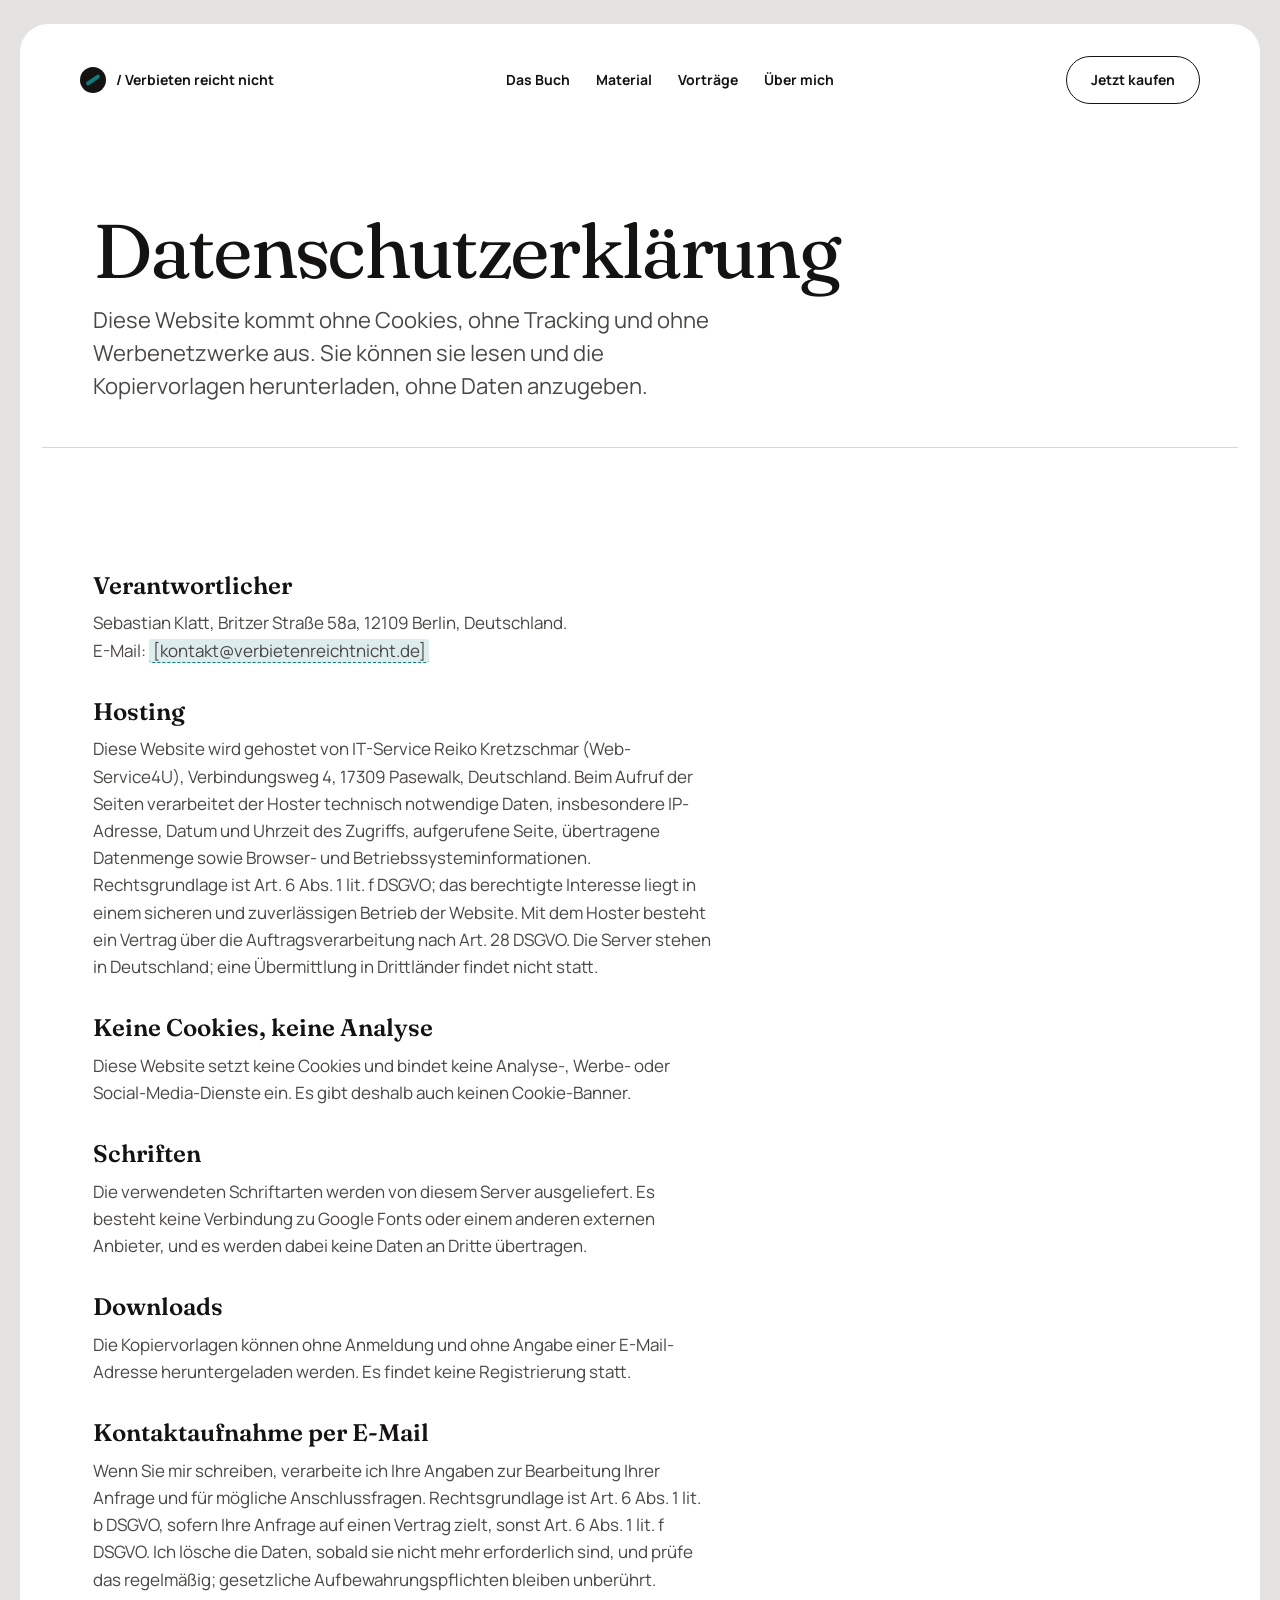
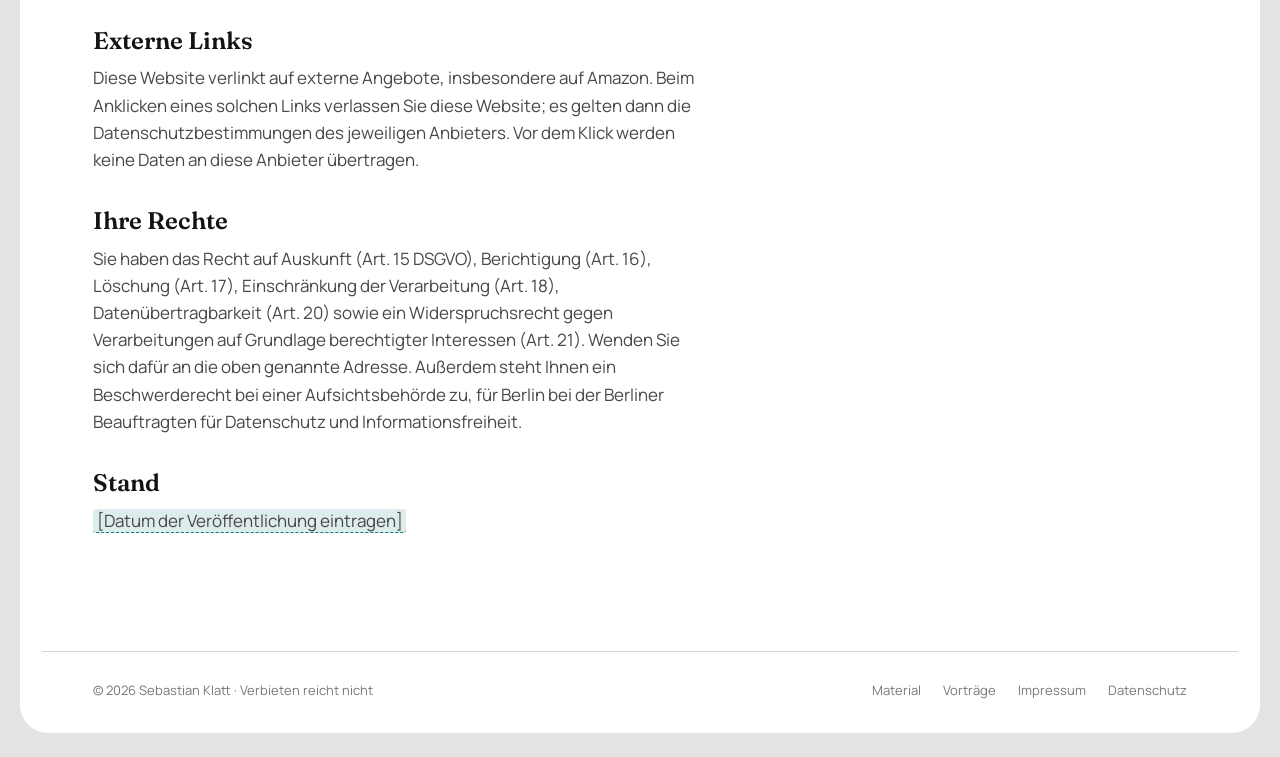
==== site/datenschutz/index.html @ df5d8cc0 "Website verbietenreichtnicht.de mit automatischer Veroeffentlichung Statische Seite (sechs Unterseit" ====
<!doctype html>
<html lang="de">
<head>
<meta charset="utf-8">
<meta name="viewport" content="width=device-width,initial-scale=1,viewport-fit=cover">
<title>Datenschutzerklärung | Verbieten reicht nicht</title>
<meta name="description" content="Diese Website kommt ohne Cookies, ohne Tracking und ohne externe Schriften aus.">
<link rel="canonical" href="https://verbietenreichtnicht.de/datenschutz/">
<meta property="og:type" content="website">
<meta property="og:site_name" content="Verbieten reicht nicht">
<meta property="og:locale" content="de_DE">
<meta property="og:title" content="Datenschutzerklärung | Verbieten reicht nicht">
<meta property="og:description" content="Diese Website kommt ohne Cookies, ohne Tracking und ohne externe Schriften aus.">
<meta property="og:url" content="https://verbietenreichtnicht.de/datenschutz/">
<meta property="og:image" content="https://verbietenreichtnicht.de/assets/img/vorschau.jpg">
<meta property="og:image:width" content="1200">
<meta property="og:image:height" content="630">
<meta name="twitter:card" content="summary_large_image">
<link rel="stylesheet" href="../assets/css/site.css">
<link rel="preload" href="../assets/fonts/fraunces-latin-600-normal.woff2" as="font" type="font/woff2" crossorigin>
<link rel="preload" href="../assets/fonts/manrope-latin-400-normal.woff2" as="font" type="font/woff2" crossorigin>
</head>
<body>
<a class="skip" href="#inhalt">Zum Inhalt springen</a>
<div class="sheet">
  <nav class="main" aria-label="Hauptnavigation">
    <a class="brand" href="/"><span class="mark" aria-hidden="true"></span>/ Verbieten reicht nicht</a>
    <div class="links"><a href="/">Das Buch</a><a href="/material/">Material</a><a href="/vortraege/">Vorträge</a><a href="/ueber-mich/">Über mich</a></div>
    <div class="nav-cta">
      <a class="btn btn-ghost" href="/#kaufen">Jetzt kaufen</a>
    </div>
  </nav>
<main id="inhalt">

  <header class="pagehead">
    <h1>Datenschutzerklärung</h1>
    <p class="lead">Diese Website kommt ohne Cookies, ohne Tracking und ohne Werbenetzwerke aus.
    Sie können sie lesen und die Kopiervorlagen herunterladen, ohne Daten anzugeben.</p>
  </header>
  <section class="s">
    <div class="prose">
      <h3>Verantwortlicher</h3>
      <p>Sebastian Klatt, Britzer Straße 58a, 12109 Berlin, Deutschland.<br>
      E-Mail: <span class="ph">[kontakt@verbietenreichtnicht.de]</span></p>

      <h3>Hosting</h3>
      <p>Diese Website wird gehostet von IT-Service Reiko Kretzschmar (Web-Service4U),
      Verbindungsweg 4, 17309 Pasewalk, Deutschland. Beim Aufruf der Seiten verarbeitet der
      Hoster technisch notwendige Daten, insbesondere IP-Adresse, Datum und Uhrzeit des
      Zugriffs, aufgerufene Seite, übertragene Datenmenge sowie Browser- und
      Betriebssysteminformationen. Rechtsgrundlage ist Art. 6 Abs. 1 lit. f DSGVO; das
      berechtigte Interesse liegt in einem sicheren und zuverlässigen Betrieb der Website.
      Mit dem Hoster besteht ein Vertrag über die Auftragsverarbeitung nach Art. 28 DSGVO.
      Die Server stehen in Deutschland; eine Übermittlung in Drittländer findet nicht statt.</p>

      <h3>Keine Cookies, keine Analyse</h3>
      <p>Diese Website setzt keine Cookies und bindet keine Analyse-, Werbe- oder
      Social-Media-Dienste ein. Es gibt deshalb auch keinen Cookie-Banner.</p>

      <h3>Schriften</h3>
      <p>Die verwendeten Schriftarten werden von diesem Server ausgeliefert. Es besteht keine
      Verbindung zu Google Fonts oder einem anderen externen Anbieter, und es werden dabei keine
      Daten an Dritte übertragen.</p>

      <h3>Downloads</h3>
      <p>Die Kopiervorlagen können ohne Anmeldung und ohne Angabe einer E-Mail-Adresse
      heruntergeladen werden. Es findet keine Registrierung statt.</p>

      <h3>Kontaktaufnahme per E-Mail</h3>
      <p>Wenn Sie mir schreiben, verarbeite ich Ihre Angaben zur Bearbeitung Ihrer Anfrage und
      für mögliche Anschlussfragen. Rechtsgrundlage ist Art. 6 Abs. 1 lit. b DSGVO, sofern Ihre
      Anfrage auf einen Vertrag zielt, sonst Art. 6 Abs. 1 lit. f DSGVO. Ich lösche die Daten,
      sobald sie nicht mehr erforderlich sind, und prüfe das regelmäßig; gesetzliche
      Aufbewahrungspflichten bleiben unberührt.</p>

      <h3>Externe Links</h3>
      <p>Diese Website verlinkt auf externe Angebote, insbesondere auf Amazon. Beim Anklicken
      eines solchen Links verlassen Sie diese Website; es gelten dann die
      Datenschutzbestimmungen des jeweiligen Anbieters. Vor dem Klick werden keine Daten an
      diese Anbieter übertragen.</p>

      <h3>Ihre Rechte</h3>
      <p>Sie haben das Recht auf Auskunft (Art. 15 DSGVO), Berichtigung (Art. 16), Löschung
      (Art. 17), Einschränkung der Verarbeitung (Art. 18), Datenübertragbarkeit (Art. 20) sowie
      ein Widerspruchsrecht gegen Verarbeitungen auf Grundlage berechtigter Interessen
      (Art. 21). Wenden Sie sich dafür an die oben genannte Adresse. Außerdem steht Ihnen ein
      Beschwerderecht bei einer Aufsichtsbehörde zu, für Berlin bei der Berliner Beauftragten
      für Datenschutz und Informationsfreiheit.</p>

      <h3>Stand</h3>
      <p><span class="ph">[Datum der Veröffentlichung eintragen]</span></p>
    </div>
  </section>

</main>
  <footer class="main">
    <span>© 2026 Sebastian Klatt · Verbieten reicht nicht</span>
    <nav aria-label="Rechtliches">
      <a href="/material/">Material</a>
      <a href="/vortraege/">Vorträge</a>
      <a href="/impressum/">Impressum</a>
      <a href="/datenschutz/">Datenschutz</a>
    </nav>
  </footer>
</div>
</body>
</html>
---- site/assets/css/site.css ----
/* Verbieten reicht nicht — Website
   Schriften lokal eingebunden (kein Google-CDN, DSGVO) */

@font-face{font-family:Fraunces;src:url(../fonts/fraunces-latin-400-normal.woff2) format("woff2");font-weight:400;font-display:swap;font-style:normal}
@font-face{font-family:Fraunces;src:url(../fonts/fraunces-latin-600-normal.woff2) format("woff2");font-weight:600;font-display:swap;font-style:normal}
@font-face{font-family:Manrope;src:url(../fonts/manrope-latin-400-normal.woff2) format("woff2");font-weight:400;font-display:swap;font-style:normal}
@font-face{font-family:Manrope;src:url(../fonts/manrope-latin-700-normal.woff2) format("woff2");font-weight:600 800;font-display:swap;font-style:normal}

:root{
  --canvas:#e4e3e1; --sheet:#fff; --hero-top:#a9a8a6; --hero-bot:#efeeec;
  --ink:#141312; --ink-soft:#4a4744; --muted:#7b7773; --line:#d9d6d2;
  --accent:#0E7C7B; --accent-ink:#fff; --chip:#fff; --glass:rgba(255,255,255,.55);
  --display:Fraunces,Georgia,"Times New Roman",serif;
  --body:Manrope,"Helvetica Neue",Arial,sans-serif;
  --r-lg:28px; --r-md:18px;
  color-scheme:light;
}
@media (prefers-color-scheme:dark){:root{
  --canvas:#0f0f10; --sheet:#18181a; --hero-top:#2c2b2a; --hero-bot:#1d1d1f;
  --ink:#f2efea; --ink-soft:#c4bfb8; --muted:#8f8a84; --line:#34322f;
  --accent:#19a3a1; --chip:#26262a; --glass:rgba(40,40,44,.6); color-scheme:dark}}

*{box-sizing:border-box}
body{margin:0;background:var(--canvas);color:var(--ink);font-family:var(--body);font-size:16px;line-height:1.6;
  padding-left:max(16px,env(safe-area-inset-left,0px));padding-right:max(16px,env(safe-area-inset-right,0px));padding-block:24px}
img{max-width:100%}
a{color:inherit}
:focus-visible{outline:2px solid var(--accent);outline-offset:3px;border-radius:6px}
.sheet{max-width:1240px;margin:0 auto;background:var(--sheet);border-radius:var(--r-lg);padding:clamp(14px,2vw,22px)}
.ph{background:color-mix(in srgb,var(--accent) 14%,transparent);border-bottom:1px dashed var(--accent);padding:0 .2em;border-radius:3px}
.skip{position:absolute;left:-9999px}
.skip:focus{position:static;display:inline-block;margin:8px;padding:8px 14px;background:var(--ink);color:var(--sheet);border-radius:999px}

/* Navigation */
nav.main{display:flex;align-items:center;gap:24px;padding:10px clamp(8px,3vw,48px) 22px;flex-wrap:wrap}
.brand{display:flex;align-items:center;gap:10px;font-weight:700;font-size:14px;text-decoration:none}
.mark{width:26px;height:26px;border-radius:50%;background:var(--ink);position:relative;flex:none}
.mark::after{content:"";position:absolute;left:5px;right:5px;top:11px;height:4px;background:var(--accent);transform:rotate(-35deg);border-radius:2px}
.links{display:flex;gap:26px;margin:0 auto;font-size:14px;font-weight:600;flex-wrap:wrap}
.links a{text-decoration:none}
.links a:hover,.links a[aria-current=page]{color:var(--accent)}
.nav-cta{display:flex;align-items:center;gap:16px;font-size:14px;font-weight:600}
.btn{display:inline-flex;align-items:center;gap:6px;border-radius:999px;font-weight:700;font-size:14px;text-decoration:none;padding:12px 24px;border:1.5px solid var(--ink);transition:transform .15s,background .15s,color .15s;cursor:pointer;font-family:inherit}
.btn:hover{transform:translateY(-1px)}
.btn small{font-weight:500;opacity:.8;font-size:13px}
.btn-dark{background:var(--ink);color:var(--sheet)}
.btn-ghost{background:transparent;color:var(--ink)}
.btn-accent{background:var(--accent);border-color:var(--accent);color:var(--accent-ink)}

/* Hero (Startseite) */
.hero{border-radius:var(--r-lg);background:linear-gradient(180deg,var(--hero-top),var(--hero-bot) 88%);
  padding:clamp(28px,6vw,80px) clamp(20px,5vw,72px);display:grid;grid-template-columns:1.1fr 1fr;gap:40px;align-items:center}
.hero>*{min-width:0}
.badge{display:flex;align-items:center;gap:14px}
.badge .q{width:46px;height:46px;border-radius:50%;background:var(--ink);color:var(--sheet);display:grid;place-items:center;font-family:var(--display);font-size:30px;line-height:1;padding-top:12px;flex:none}
.badge b{display:block;font-family:var(--display);font-size:20px;font-weight:600;line-height:1.2}
.badge span{font-size:14px;color:var(--ink-soft)}
.badge a{font-weight:700}
h1{font-family:var(--display);font-weight:400;font-size:clamp(52px,8.2vw,112px);line-height:.92;letter-spacing:-.035em;margin:34px 0 10px;text-wrap:balance}
h1 .strike{position:relative;display:inline-block}
h1 .strike::after{content:"";position:absolute;left:-2%;right:-2%;top:54%;height:.075em;background:var(--accent);transform:rotate(-3deg);border-radius:4px;animation:strike .9s .3s cubic-bezier(.6,0,.2,1) both;transform-origin:left}
@keyframes strike{from{transform:rotate(-3deg) scaleX(0)}to{transform:rotate(-3deg) scaleX(1)}}
.subtitle{font-family:var(--display);font-size:clamp(20px,2.4vw,30px);font-weight:600;color:var(--accent);margin:0 0 30px;letter-spacing:-.01em}
.lede{border-top:1px solid color-mix(in srgb,var(--ink) 18%,transparent);border-bottom:1px solid color-mix(in srgb,var(--ink) 18%,transparent);padding:24px 0}
.lede p{font-size:clamp(18px,1.8vw,22px);line-height:1.5;margin:0 0 20px;max-width:36ch;color:var(--ink)}
.meta{display:flex;gap:18px;align-items:center;font-size:14px;color:var(--ink-soft);flex-wrap:wrap}
.meta b{color:var(--ink)}
.hero-ctas{display:flex;gap:26px;align-items:center;margin-top:30px;flex-wrap:wrap}
.textlink{font-weight:700;font-size:14px;text-underline-offset:4px}

.stage{position:relative;min-height:560px}
.block{position:absolute;left:14%;top:0;bottom:0;width:58%;background:var(--accent);border-radius:34px;overflow:hidden}
.block::before{content:"";position:absolute;inset:auto -30% -40% -30%;height:70%;background:radial-gradient(closest-side,rgba(255,255,255,.28),transparent)}
.book{position:absolute;left:30%;top:5%;width:min(232px,42%);transform:perspective(1200px) rotateY(-16deg) rotateZ(-2deg);
  border-radius:3px 9px 9px 3px;box-shadow:-24px 34px 60px rgba(0,0,0,.35);transition:transform .5s}
.book:hover{transform:perspective(1200px) rotateY(-6deg) rotateZ(-1deg)}
.book img{display:block;width:100%;height:auto;border-radius:3px 9px 9px 3px}
.book::before{content:"";position:absolute;left:0;top:0;bottom:0;width:6%;background:linear-gradient(90deg,rgba(255,255,255,.22),rgba(0,0,0,.28));border-radius:3px 0 0 3px;z-index:2}
.chip{position:absolute;display:flex;align-items:center;gap:10px;background:var(--chip);color:var(--ink);border-radius:999px;padding:11px 20px 11px 12px;font-size:14px;font-weight:600;box-shadow:0 12px 30px rgba(0,0,0,.12);white-space:nowrap}
.chip i{width:24px;height:24px;border-radius:7px;display:grid;place-items:center;flex:none}
.chip i svg{width:13px;height:13px}
.c1{left:-7%;top:56%}.c1 i{background:var(--accent);color:#fff}
.c2{left:-11%;top:68%}.c2 i{background:var(--ink);color:var(--sheet)}
.glass{position:absolute;background:var(--glass);backdrop-filter:blur(14px);-webkit-backdrop-filter:blur(14px);border:1px solid rgba(255,255,255,.35);border-radius:22px;padding:20px 22px;color:var(--ink)}
.stat{right:0;top:3%;width:200px}
.stat .k{font-size:11px;letter-spacing:.12em;text-transform:uppercase;font-weight:700}
.stat .v{font-family:var(--display);font-size:52px;font-weight:600;line-height:1;margin:14px 0 6px;letter-spacing:-.02em}
.stat .d{font-size:14px;color:var(--ink-soft);line-height:1.35}
.price{right:-2%;bottom:4%;width:min(290px,70%);display:grid;gap:10px}
.price .fmt{font-size:13px;color:var(--ink-soft)}
.price .p{font-family:var(--display);font-size:32px;font-weight:600;line-height:1;font-variant-numeric:tabular-nums}
.price .btn{justify-content:center;padding:11px 18px}

.facts{display:flex;align-items:center;justify-content:space-between;gap:20px 36px;flex-wrap:wrap;padding:30px clamp(8px,4vw,64px) 20px}
.facts .lbl{font-size:12px;letter-spacing:.14em;text-transform:uppercase;color:var(--muted);font-weight:700}
.facts .f{font-family:var(--display);font-size:clamp(17px,2vw,23px);font-weight:600;color:var(--ink-soft)}

/* Seitenkopf der Unterseiten */
.pagehead{padding:clamp(34px,6vw,76px) clamp(8px,4vw,64px) clamp(26px,4vw,44px)}
.pagehead h1{font-size:clamp(40px,6vw,76px);margin:14px 0 18px}
.pagehead .lead{font-size:clamp(18px,2vw,22px);line-height:1.5;color:var(--ink-soft);max-width:48ch;margin:0}

section.s{padding:clamp(48px,7vw,100px) clamp(8px,4vw,64px);border-top:1px solid var(--line)}
.eyebrow{font-size:12px;letter-spacing:.16em;text-transform:uppercase;font-weight:800;color:var(--accent);margin:0 0 16px}
h2{font-family:var(--display);font-weight:400;font-size:clamp(34px,4.8vw,60px);line-height:1.02;letter-spacing:-.025em;margin:0 0 24px;text-wrap:balance;max-width:17ch}
h3{font-family:var(--display);font-weight:600;font-size:24px;line-height:1.15;margin:0 0 10px}
.split{display:grid;grid-template-columns:1fr 1fr;gap:clamp(28px,6vw,90px);align-items:start}
.split>*{min-width:0}
.prose p{margin:0 0 18px;max-width:62ch;color:var(--ink-soft);font-size:17px}
.prose p.big{color:var(--ink);font-size:20px;line-height:1.5}
.prose ul{margin:0 0 18px;padding-left:1.2em;color:var(--ink-soft);font-size:17px;max-width:62ch}
.prose li{margin-bottom:8px}
.prose h3{margin-top:34px}

.theses{display:grid;grid-template-columns:repeat(3,1fr);gap:20px;margin-top:56px}
.thesis{border-top:2px solid var(--ink);padding-top:20px}
.thesis p{margin:0;color:var(--ink-soft);font-size:15px}

.learn{list-style:none;padding:0;margin:0;display:grid}
.learn li{display:grid;grid-template-columns:auto 1fr;gap:18px;padding:22px 0;border-bottom:1px solid var(--line)}
.learn li:first-child{border-top:1px solid var(--line)}
.learn .x{width:34px;height:34px;border-radius:50%;background:var(--accent);color:#fff;display:grid;place-items:center;flex:none}
.learn .x svg{width:15px;height:15px}
.learn b{display:block;font-size:17px}
.learn span{color:var(--ink-soft);font-size:15px}

.excerpt{background:var(--ink);color:#f2efea;border-radius:var(--r-lg);padding:clamp(36px,7vw,96px);position:relative;overflow:hidden}
.excerpt::before{content:"\201E";position:absolute;right:4%;top:-18%;font-family:var(--display);font-size:clamp(220px,30vw,420px);color:var(--accent);line-height:1;opacity:.9}
.excerpt blockquote{margin:0;font-family:var(--display);font-size:clamp(24px,3.1vw,40px);line-height:1.22;letter-spacing:-.015em;max-width:26ch;position:relative}
.excerpt figcaption{margin-top:28px;font-size:14px;opacity:.7;position:relative}
.excerpt .acts{display:flex;gap:14px;flex-wrap:wrap;margin-top:30px;position:relative}
.excerpt .btn{border-color:#f2efea;color:#f2efea}

.quotes{display:grid;grid-template-columns:repeat(2,1fr);gap:24px;margin-top:40px}
.quote{border-left:3px solid var(--accent);padding:4px 0 4px 22px}
.quote p{font-family:var(--display);font-size:21px;line-height:1.3;margin:0 0 10px}
.quote cite{font-style:normal;font-size:13px;color:var(--muted)}

.cards{display:grid;grid-template-columns:repeat(3,1fr);gap:18px;margin-top:40px}
.card{border:1px solid var(--line);border-radius:var(--r-md);padding:28px;display:flex;flex-direction:column;gap:12px}
.card.main{border:1.5px solid var(--ink);background:color-mix(in srgb,var(--accent) 7%,var(--sheet))}
.card h3{margin:0}
.card p{margin:0;font-size:15px;color:var(--ink-soft)}
.card .p{font-family:var(--display);font-size:40px;font-weight:600;line-height:1;font-variant-numeric:tabular-nums}
.card .acts{display:flex;flex-direction:column;gap:8px;margin-top:auto}
.card .btn{justify-content:center}
.card .note{font-size:13px;color:var(--muted)}
.card .kicker{font-size:15px;letter-spacing:.08em;text-transform:uppercase;font-weight:700;margin:0;font-family:var(--body)}

.author{display:grid;grid-template-columns:280px 1fr;gap:clamp(28px,5vw,64px);align-items:start}
.author>*{min-width:0}
.portrait{aspect-ratio:4/5;width:100%;height:auto;border-radius:var(--r-lg);object-fit:cover;display:block;background:var(--hero-bot)}

.contact{display:flex;justify-content:space-between;align-items:center;gap:28px;flex-wrap:wrap;background:linear-gradient(120deg,var(--hero-bot),color-mix(in srgb,var(--accent) 18%,var(--hero-bot)));border-radius:var(--r-lg);padding:clamp(28px,5vw,56px)}
.contact h2{margin:0 0 8px;font-size:clamp(28px,3.4vw,42px)}
.contact p{margin:0;color:var(--ink-soft);max-width:46ch}
.mail{display:flex;gap:10px;align-items:center;flex-wrap:wrap}
.mail code{font-family:var(--body);font-weight:700;background:var(--sheet);padding:12px 18px;border-radius:999px;user-select:all}

footer.main{display:flex;justify-content:space-between;gap:16px;flex-wrap:wrap;padding:28px clamp(8px,4vw,64px) 10px;font-size:13px;color:var(--muted);border-top:1px solid var(--line);margin-top:10px}
footer.main nav{display:flex;gap:22px;flex-wrap:wrap}
footer.main a{text-decoration:none}
footer.main a:hover{color:var(--accent)}

@media (max-width:980px){
  .hero{grid-template-columns:1fr}
  .stage{min-height:520px;max-width:560px;width:100%;margin:0 auto}
  .links{display:none}
  .nav-cta{margin-left:auto}
}
@media (max-width:760px){
  .split,.author,.quotes{grid-template-columns:1fr}
  .theses,.cards{grid-template-columns:1fr}
  .portrait{max-width:260px}
}
@media (max-width:520px){
  .stage{min-height:600px}
  .block{left:6%;width:72%;bottom:150px}
  .book{left:20%;top:5%;width:54%}
  .c1{left:0;top:50%}.c2{left:0;top:59%}
  .stat{width:152px;padding:14px 16px;top:1%}
  .stat .v{font-size:36px}
  .price{right:0;left:0;width:auto;bottom:0}
  .chip{font-size:13px;padding:9px 14px 9px 10px}
}
@media (prefers-reduced-motion:reduce){*{animation:none!important;transition:none!important}}
@media print{body{background:#fff}.sheet{max-width:none}nav.main,.hero-ctas,.btn{display:none}}
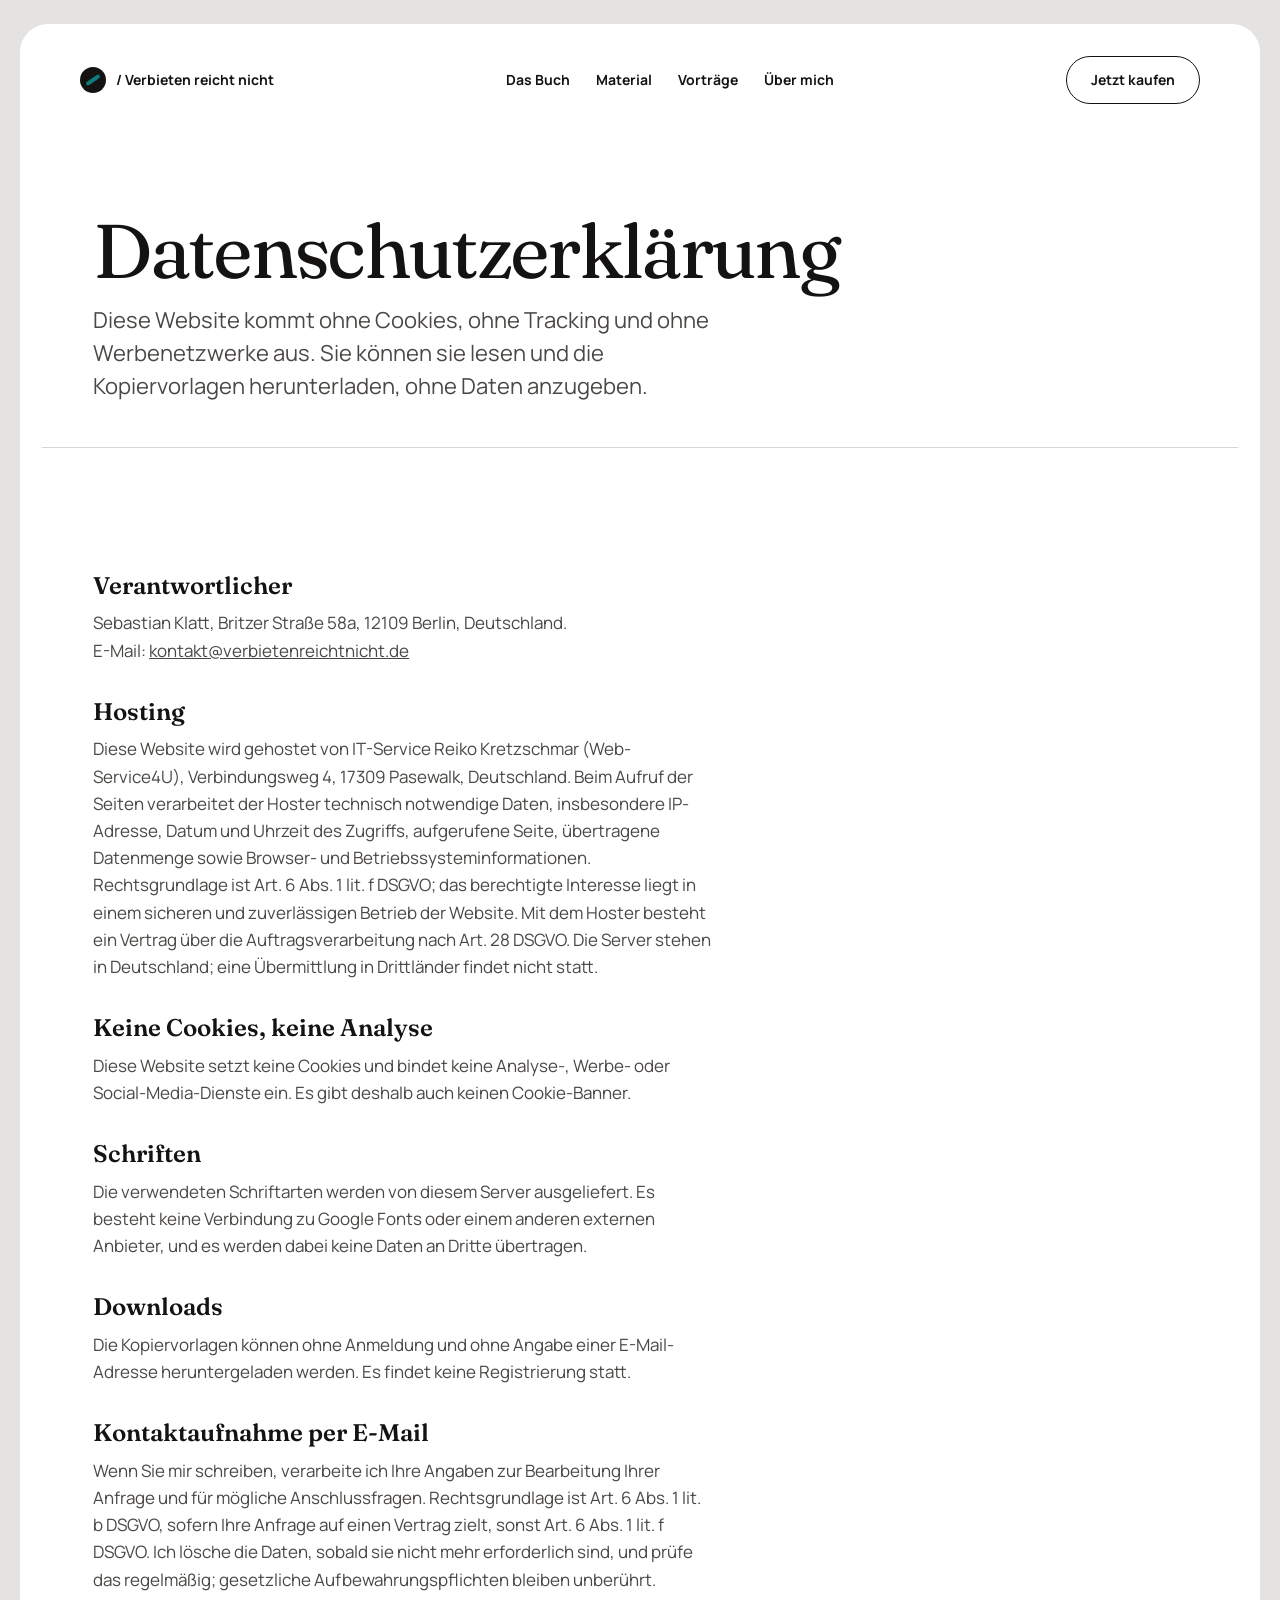
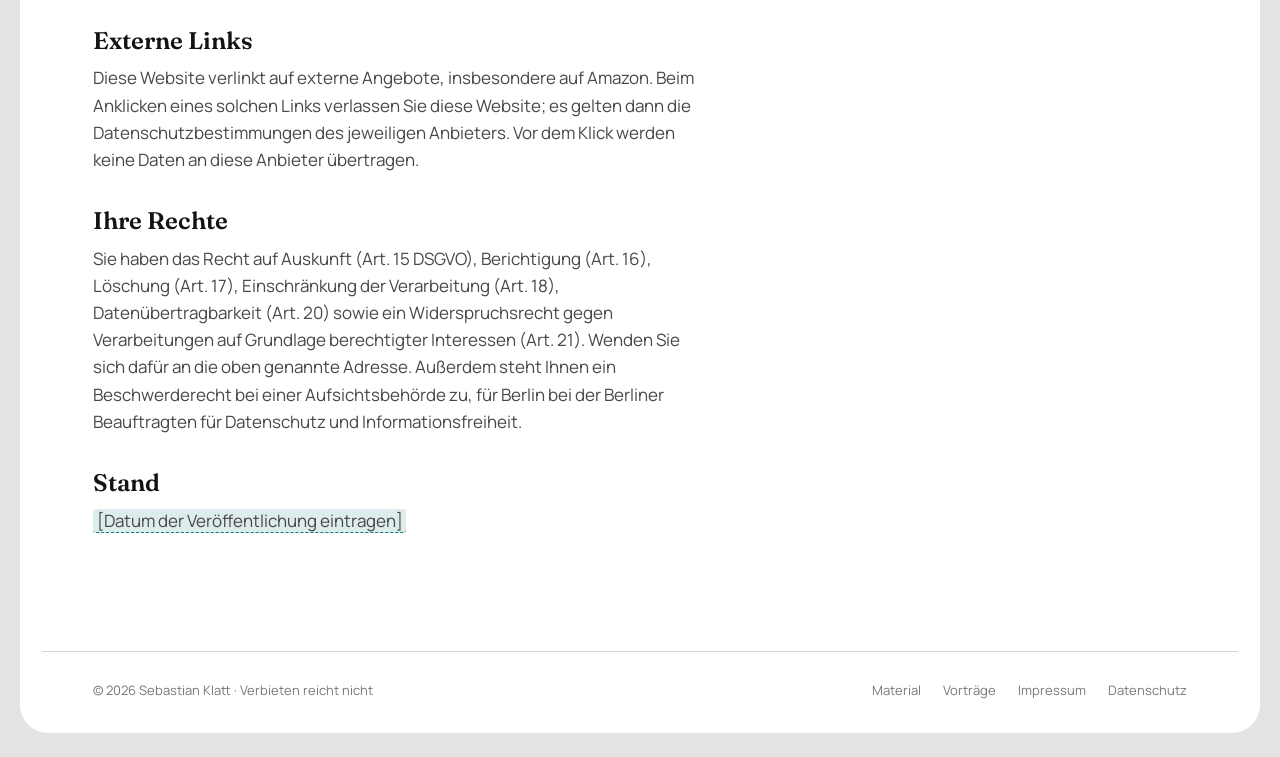
==== commit fc7143d4: "Kontaktadresse eintragen kontakt@verbietenreichtnicht.de ersetzt den Platzhalter, als anklickbarer m" ====
--- a/site/datenschutz/index.html
+++ b/site/datenschutz/index.html
@@ -41,7 +41,7 @@
     <div class="prose">
       <h3>Verantwortlicher</h3>
       <p>Sebastian Klatt, Britzer Straße 58a, 12109 Berlin, Deutschland.<br>
-      E-Mail: <span class="ph">[kontakt@verbietenreichtnicht.de]</span></p>
+      E-Mail: <a href="mailto:kontakt@verbietenreichtnicht.de">kontakt@verbietenreichtnicht.de</a></p>
 
       <h3>Hosting</h3>
       <p>Diese Website wird gehostet von IT-Service Reiko Kretzschmar (Web-Service4U),
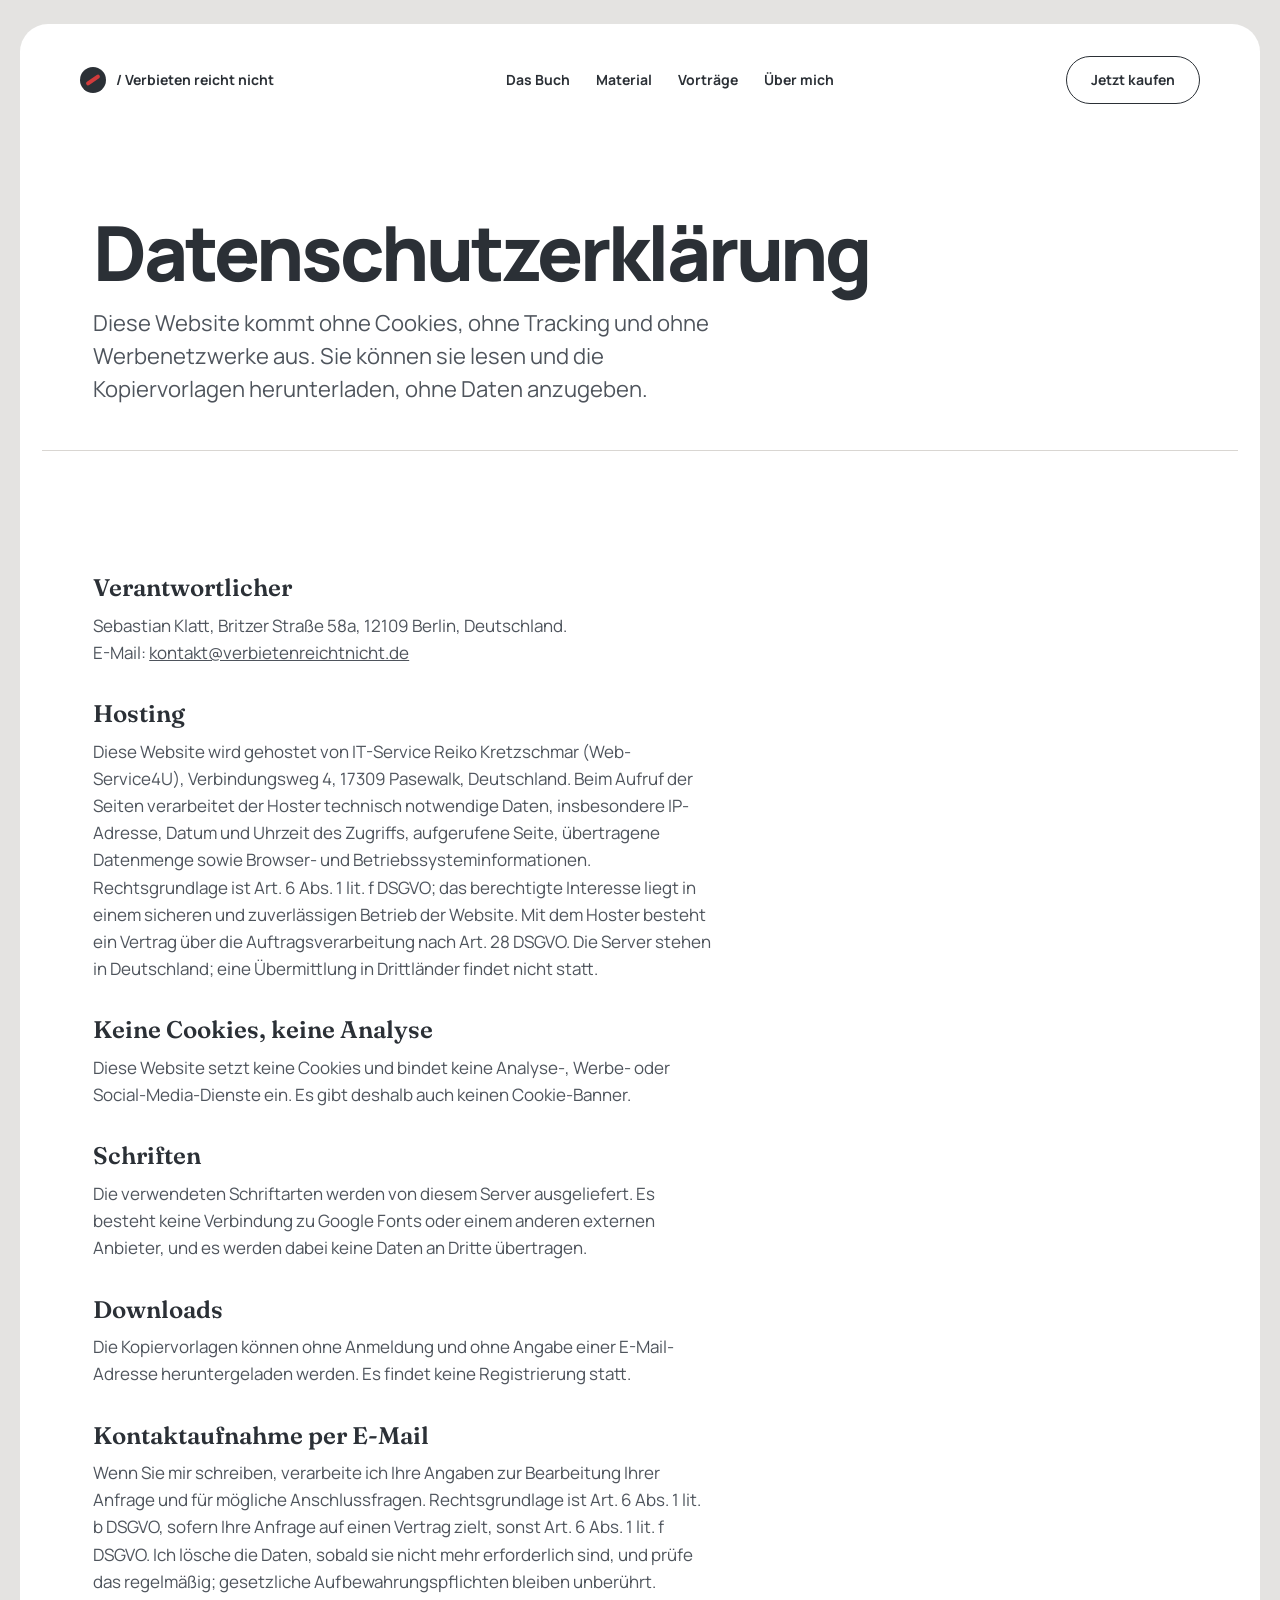
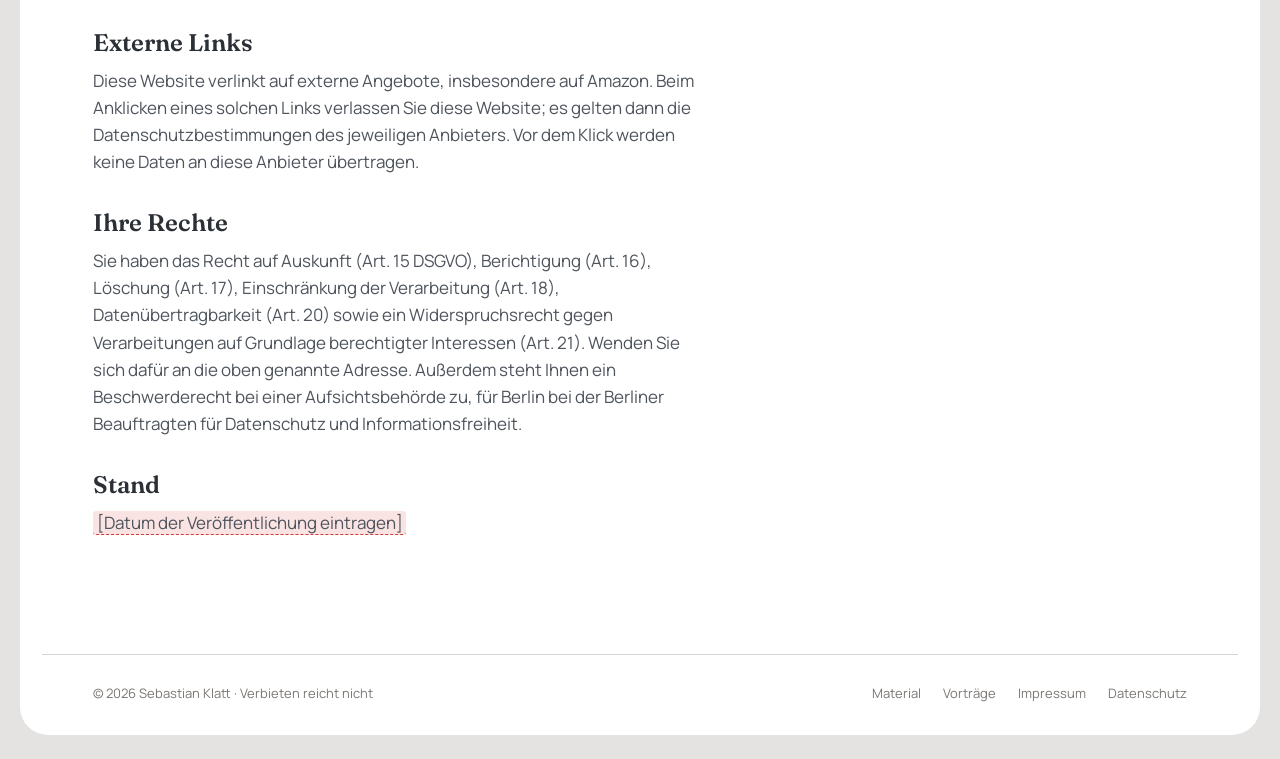
==== commit 4d440410: "Gestaltung an das Buchcover angleichen Akzentfarbe vom Teal auf das Cover-Rot #D13B3C, Grundton auf " ====
--- a/site/datenschutz/index.html
+++ b/site/datenschutz/index.html
@@ -17,7 +17,8 @@
 <meta property="og:image:height" content="630">
 <meta name="twitter:card" content="summary_large_image">
 <link rel="stylesheet" href="../assets/css/site.css">
-<link rel="preload" href="../assets/fonts/fraunces-latin-600-normal.woff2" as="font" type="font/woff2" crossorigin>
+<link rel="preload" href="../assets/fonts/manrope-latin-800-normal.woff2" as="font" type="font/woff2" crossorigin>
+<link rel="preload" href="../assets/fonts/fraunces-latin-400-italic.woff2" as="font" type="font/woff2" crossorigin>
 <link rel="preload" href="../assets/fonts/manrope-latin-400-normal.woff2" as="font" type="font/woff2" crossorigin>
 </head>
 <body>
--- a/site/assets/css/site.css
+++ b/site/assets/css/site.css
@@ -3,13 +3,15 @@
 
 @font-face{font-family:Fraunces;src:url(../fonts/fraunces-latin-400-normal.woff2) format("woff2");font-weight:400;font-display:swap;font-style:normal}
 @font-face{font-family:Fraunces;src:url(../fonts/fraunces-latin-600-normal.woff2) format("woff2");font-weight:600;font-display:swap;font-style:normal}
+@font-face{font-family:Fraunces;src:url(../fonts/fraunces-latin-400-italic.woff2) format("woff2");font-weight:400;font-display:swap;font-style:italic}
+@font-face{font-family:Manrope;src:url(../fonts/manrope-latin-800-normal.woff2) format("woff2");font-weight:800;font-display:swap;font-style:normal}
 @font-face{font-family:Manrope;src:url(../fonts/manrope-latin-400-normal.woff2) format("woff2");font-weight:400;font-display:swap;font-style:normal}
-@font-face{font-family:Manrope;src:url(../fonts/manrope-latin-700-normal.woff2) format("woff2");font-weight:600 800;font-display:swap;font-style:normal}
+@font-face{font-family:Manrope;src:url(../fonts/manrope-latin-700-normal.woff2) format("woff2");font-weight:600 700;font-display:swap;font-style:normal}
 
 :root{
   --canvas:#e4e3e1; --sheet:#fff; --hero-top:#a9a8a6; --hero-bot:#efeeec;
-  --ink:#141312; --ink-soft:#4a4744; --muted:#7b7773; --line:#d9d6d2;
-  --accent:#0E7C7B; --accent-ink:#fff; --chip:#fff; --glass:rgba(255,255,255,.55);
+  --ink:#2B3036; --ink-soft:#4e545c; --muted:#7b7773; --line:#d9d6d2;
+  --accent:#D13B3C; --accent-text:#C33636; --accent-ink:#fff; --chip:#fff; --glass:rgba(255,255,255,.55);
   --display:Fraunces,Georgia,"Times New Roman",serif;
   --body:Manrope,"Helvetica Neue",Arial,sans-serif;
   --r-lg:28px; --r-md:18px;
@@ -18,7 +20,7 @@
 @media (prefers-color-scheme:dark){:root{
   --canvas:#0f0f10; --sheet:#18181a; --hero-top:#2c2b2a; --hero-bot:#1d1d1f;
   --ink:#f2efea; --ink-soft:#c4bfb8; --muted:#8f8a84; --line:#34322f;
-  --accent:#19a3a1; --chip:#26262a; --glass:rgba(40,40,44,.6); color-scheme:dark}}
+  --accent:#E8615F; --accent-text:#E8615F; --chip:#26262a; --glass:rgba(40,40,44,.6); color-scheme:dark}}
 
 *{box-sizing:border-box}
 body{margin:0;background:var(--canvas);color:var(--ink);font-family:var(--body);font-size:16px;line-height:1.6;
@@ -38,7 +40,7 @@
 .mark::after{content:"";position:absolute;left:5px;right:5px;top:11px;height:4px;background:var(--accent);transform:rotate(-35deg);border-radius:2px}
 .links{display:flex;gap:26px;margin:0 auto;font-size:14px;font-weight:600;flex-wrap:wrap}
 .links a{text-decoration:none}
-.links a:hover,.links a[aria-current=page]{color:var(--accent)}
+.links a:hover,.links a[aria-current=page]{color:var(--accent-text)}
 .nav-cta{display:flex;align-items:center;gap:16px;font-size:14px;font-weight:600}
 .btn{display:inline-flex;align-items:center;gap:6px;border-radius:999px;font-weight:700;font-size:14px;text-decoration:none;padding:12px 24px;border:1.5px solid var(--ink);transition:transform .15s,background .15s,color .15s;cursor:pointer;font-family:inherit}
 .btn:hover{transform:translateY(-1px)}
@@ -56,11 +58,11 @@
 .badge b{display:block;font-family:var(--display);font-size:20px;font-weight:600;line-height:1.2}
 .badge span{font-size:14px;color:var(--ink-soft)}
 .badge a{font-weight:700}
-h1{font-family:var(--display);font-weight:400;font-size:clamp(52px,8.2vw,112px);line-height:.92;letter-spacing:-.035em;margin:34px 0 10px;text-wrap:balance}
+h1{font-family:var(--body);font-weight:800;font-size:clamp(46px,7.4vw,104px);line-height:.95;letter-spacing:-.04em;margin:34px 0 10px;text-wrap:balance}
 h1 .strike{position:relative;display:inline-block}
 h1 .strike::after{content:"";position:absolute;left:-2%;right:-2%;top:54%;height:.075em;background:var(--accent);transform:rotate(-3deg);border-radius:4px;animation:strike .9s .3s cubic-bezier(.6,0,.2,1) both;transform-origin:left}
 @keyframes strike{from{transform:rotate(-3deg) scaleX(0)}to{transform:rotate(-3deg) scaleX(1)}}
-.subtitle{font-family:var(--display);font-size:clamp(20px,2.4vw,30px);font-weight:600;color:var(--accent);margin:0 0 30px;letter-spacing:-.01em}
+.subtitle{font-family:var(--display);font-style:italic;font-size:clamp(21px,2.5vw,32px);font-weight:400;color:var(--accent-text);margin:0 0 30px;letter-spacing:-.01em}
 .lede{border-top:1px solid color-mix(in srgb,var(--ink) 18%,transparent);border-bottom:1px solid color-mix(in srgb,var(--ink) 18%,transparent);padding:24px 0}
 .lede p{font-size:clamp(18px,1.8vw,22px);line-height:1.5;margin:0 0 20px;max-width:36ch;color:var(--ink)}
 .meta{display:flex;gap:18px;align-items:center;font-size:14px;color:var(--ink-soft);flex-wrap:wrap}
@@ -101,7 +103,7 @@
 .pagehead .lead{font-size:clamp(18px,2vw,22px);line-height:1.5;color:var(--ink-soft);max-width:48ch;margin:0}
 
 section.s{padding:clamp(48px,7vw,100px) clamp(8px,4vw,64px);border-top:1px solid var(--line)}
-.eyebrow{font-size:12px;letter-spacing:.16em;text-transform:uppercase;font-weight:800;color:var(--accent);margin:0 0 16px}
+.eyebrow{font-size:12px;letter-spacing:.16em;text-transform:uppercase;font-weight:800;color:var(--accent-text);margin:0 0 16px}
 h2{font-family:var(--display);font-weight:400;font-size:clamp(34px,4.8vw,60px);line-height:1.02;letter-spacing:-.025em;margin:0 0 24px;text-wrap:balance;max-width:17ch}
 h3{font-family:var(--display);font-weight:600;font-size:24px;line-height:1.15;margin:0 0 10px}
 .split{display:grid;grid-template-columns:1fr 1fr;gap:clamp(28px,6vw,90px);align-items:start}
@@ -160,7 +162,7 @@
 footer.main{display:flex;justify-content:space-between;gap:16px;flex-wrap:wrap;padding:28px clamp(8px,4vw,64px) 10px;font-size:13px;color:var(--muted);border-top:1px solid var(--line);margin-top:10px}
 footer.main nav{display:flex;gap:22px;flex-wrap:wrap}
 footer.main a{text-decoration:none}
-footer.main a:hover{color:var(--accent)}
+footer.main a:hover{color:var(--accent-text)}
 
 @media (max-width:980px){
   .hero{grid-template-columns:1fr}
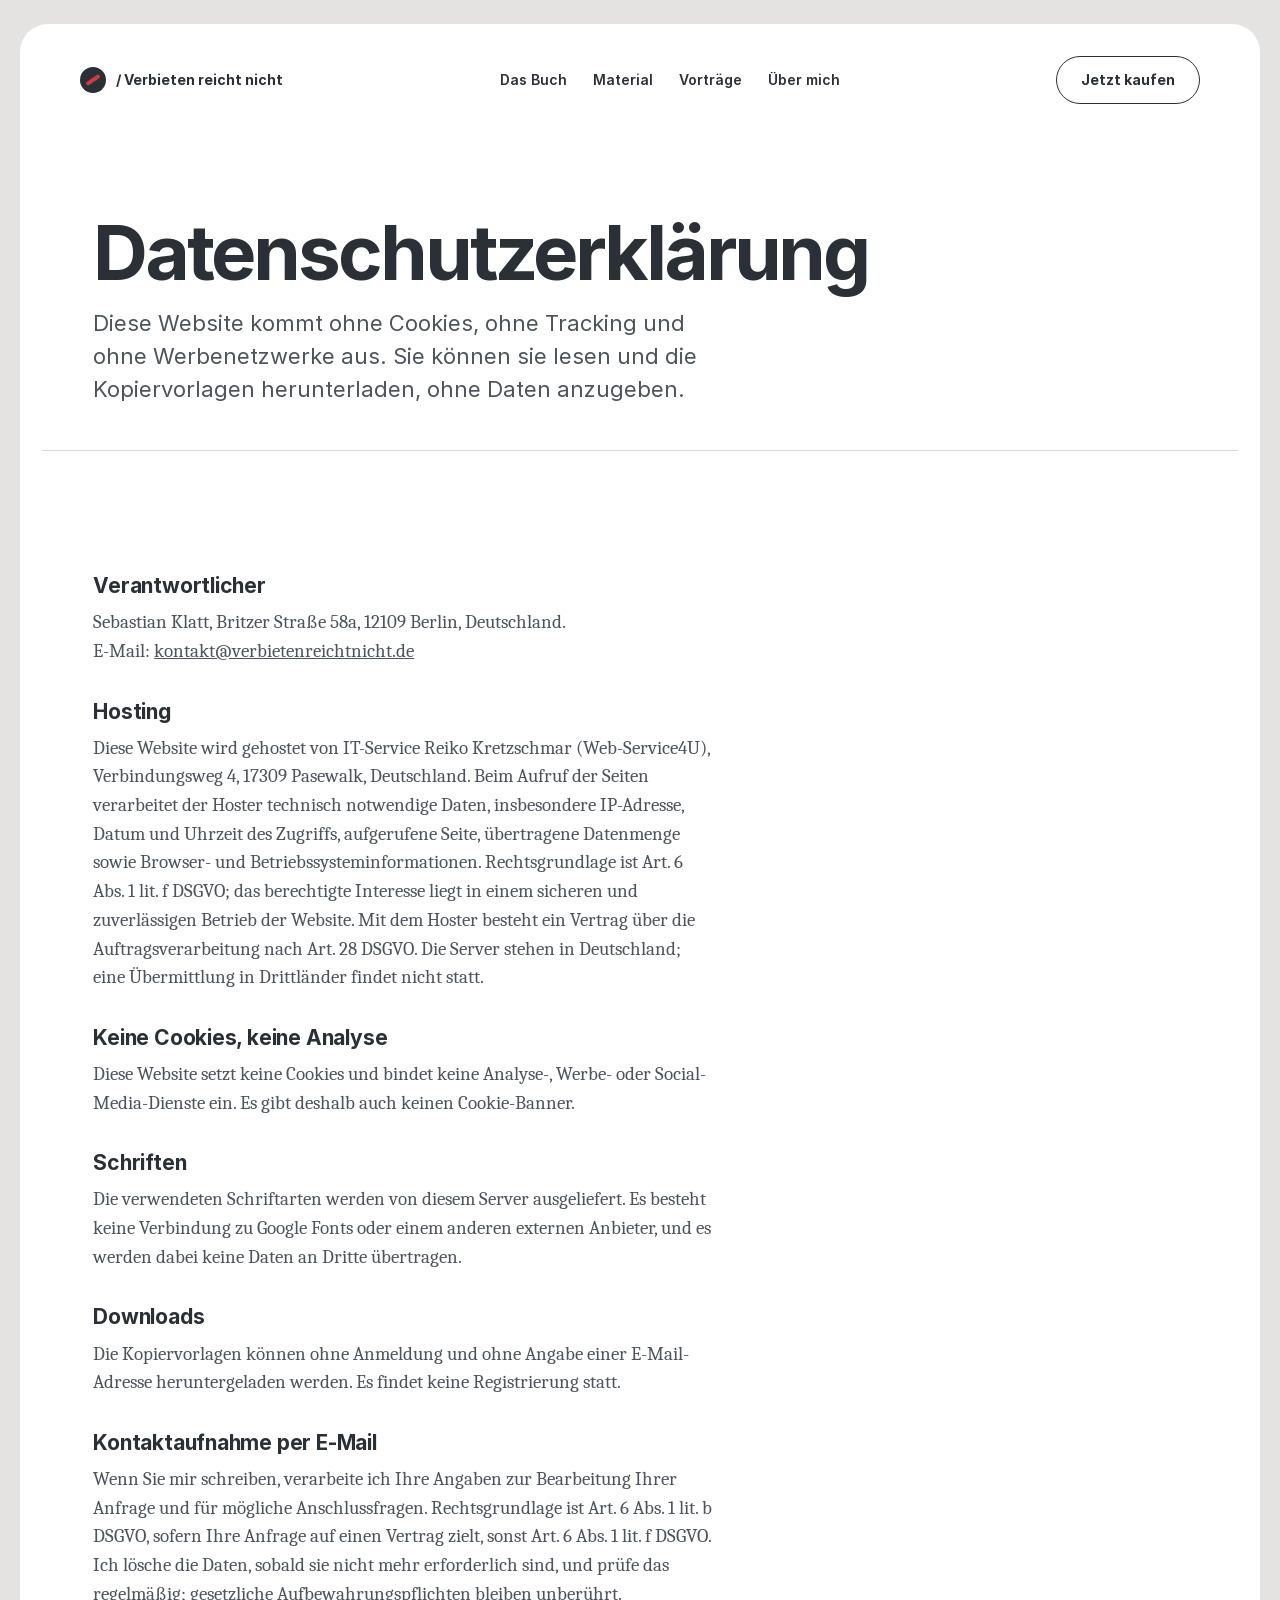
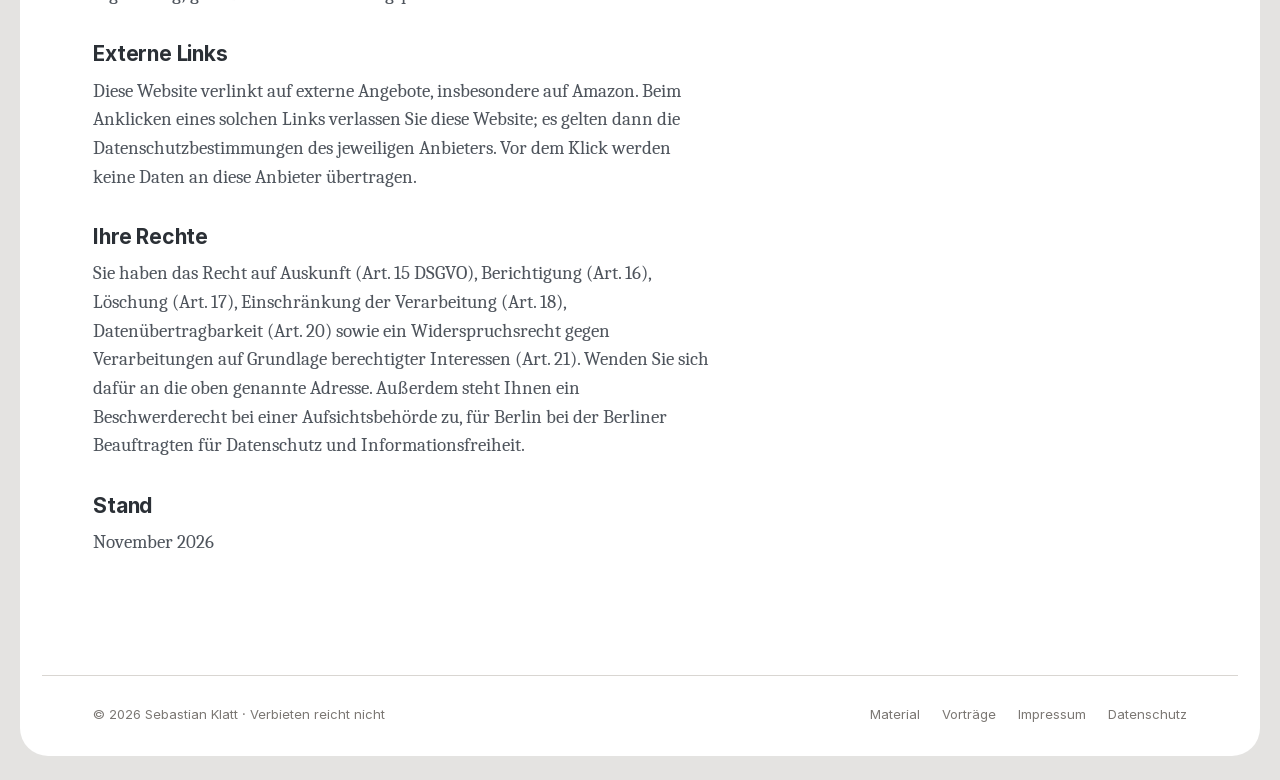
==== commit 1fc6cc6d: "Startseite auf Verkauf ausrichten, Schriften wie im Buch Schriften: Inter und Caladea, genau die Sch" ====
--- a/site/datenschutz/index.html
+++ b/site/datenschutz/index.html
@@ -17,9 +17,9 @@
 <meta property="og:image:height" content="630">
 <meta name="twitter:card" content="summary_large_image">
 <link rel="stylesheet" href="../assets/css/site.css">
-<link rel="preload" href="../assets/fonts/manrope-latin-800-normal.woff2" as="font" type="font/woff2" crossorigin>
-<link rel="preload" href="../assets/fonts/fraunces-latin-400-italic.woff2" as="font" type="font/woff2" crossorigin>
-<link rel="preload" href="../assets/fonts/manrope-latin-400-normal.woff2" as="font" type="font/woff2" crossorigin>
+<link rel="preload" href="../assets/fonts/inter-700.woff2" as="font" type="font/woff2" crossorigin>
+<link rel="preload" href="../assets/fonts/inter-400.woff2" as="font" type="font/woff2" crossorigin>
+<link rel="preload" href="../assets/fonts/caladea-400-italic.woff2" as="font" type="font/woff2" crossorigin>
 </head>
 <body>
 <a class="skip" href="#inhalt">Zum Inhalt springen</a>
@@ -89,7 +89,7 @@
       für Datenschutz und Informationsfreiheit.</p>
 
       <h3>Stand</h3>
-      <p><span class="ph">[Datum der Veröffentlichung eintragen]</span></p>
+      <p>November 2026</p>
     </div>
   </section>
 
--- a/site/assets/css/site.css
+++ b/site/assets/css/site.css
@@ -1,19 +1,22 @@
 /* Verbieten reicht nicht — Website
-   Schriften lokal eingebunden (kein Google-CDN, DSGVO) */
-
-@font-face{font-family:Fraunces;src:url(../fonts/fraunces-latin-400-normal.woff2) format("woff2");font-weight:400;font-display:swap;font-style:normal}
-@font-face{font-family:Fraunces;src:url(../fonts/fraunces-latin-600-normal.woff2) format("woff2");font-weight:600;font-display:swap;font-style:normal}
-@font-face{font-family:Fraunces;src:url(../fonts/fraunces-latin-400-italic.woff2) format("woff2");font-weight:400;font-display:swap;font-style:italic}
-@font-face{font-family:Manrope;src:url(../fonts/manrope-latin-800-normal.woff2) format("woff2");font-weight:800;font-display:swap;font-style:normal}
-@font-face{font-family:Manrope;src:url(../fonts/manrope-latin-400-normal.woff2) format("woff2");font-weight:400;font-display:swap;font-style:normal}
-@font-face{font-family:Manrope;src:url(../fonts/manrope-latin-700-normal.woff2) format("woff2");font-weight:600 700;font-display:swap;font-style:normal}
+   Schriften wie im Buch: Inter (Ueberschriften, Bedienung) und Caladea (Lesetext).
+   Lokal eingebunden (kein Google-CDN, DSGVO), beide SIL Open Font License. */
+
+@font-face{font-family:Inter;src:url(../fonts/inter-400.woff2) format("woff2");font-weight:400;font-style:normal;font-display:swap}
+@font-face{font-family:Inter;src:url(../fonts/inter-500.woff2) format("woff2");font-weight:500;font-style:normal;font-display:swap}
+@font-face{font-family:Inter;src:url(../fonts/inter-600.woff2) format("woff2");font-weight:600;font-style:normal;font-display:swap}
+@font-face{font-family:Inter;src:url(../fonts/inter-700.woff2) format("woff2");font-weight:700;font-style:normal;font-display:swap}
+@font-face{font-family:Caladea;src:url(../fonts/caladea-400.woff2) format("woff2");font-weight:400;font-style:normal;font-display:swap}
+@font-face{font-family:Caladea;src:url(../fonts/caladea-400-italic.woff2) format("woff2");font-weight:400;font-style:italic;font-display:swap}
+
 
 :root{
   --canvas:#e4e3e1; --sheet:#fff; --hero-top:#a9a8a6; --hero-bot:#efeeec;
   --ink:#2B3036; --ink-soft:#4e545c; --muted:#7b7773; --line:#d9d6d2;
   --accent:#D13B3C; --accent-text:#C33636; --accent-ink:#fff; --chip:#fff; --glass:rgba(255,255,255,.55);
-  --display:Fraunces,Georgia,"Times New Roman",serif;
-  --body:Manrope,"Helvetica Neue",Arial,sans-serif;
+  --sans:Inter,"Helvetica Neue",Arial,sans-serif;
+  --serif:Caladea,Cambria,Georgia,serif;
+  --display:var(--sans); --body:var(--sans);
   --r-lg:28px; --r-md:18px;
   color-scheme:light;
 }
@@ -54,24 +57,24 @@
   padding:clamp(28px,6vw,80px) clamp(20px,5vw,72px);display:grid;grid-template-columns:1.1fr 1fr;gap:40px;align-items:center}
 .hero>*{min-width:0}
 .badge{display:flex;align-items:center;gap:14px}
-.badge .q{width:46px;height:46px;border-radius:50%;background:var(--ink);color:var(--sheet);display:grid;place-items:center;font-family:var(--display);font-size:30px;line-height:1;padding-top:12px;flex:none}
-.badge b{display:block;font-family:var(--display);font-size:20px;font-weight:600;line-height:1.2}
+.badge .q{width:46px;height:46px;border-radius:50%;background:var(--ink);color:var(--sheet);display:grid;place-items:center;font-family:var(--serif);font-size:34px;line-height:1;padding-top:12px;flex:none}
+.badge b{display:block;font-family:var(--sans);font-size:17px;font-weight:600;line-height:1.2}
 .badge span{font-size:14px;color:var(--ink-soft)}
 .badge a{font-weight:700}
-h1{font-family:var(--body);font-weight:800;font-size:clamp(46px,7.4vw,104px);line-height:.95;letter-spacing:-.04em;margin:34px 0 10px;text-wrap:balance}
+h1{font-family:var(--sans);font-weight:700;font-size:clamp(46px,7.4vw,104px);line-height:.95;letter-spacing:-.04em;margin:34px 0 10px;text-wrap:balance}
 h1 .strike{position:relative;display:inline-block}
 h1 .strike::after{content:"";position:absolute;left:-2%;right:-2%;top:54%;height:.075em;background:var(--accent);transform:rotate(-3deg);border-radius:4px;animation:strike .9s .3s cubic-bezier(.6,0,.2,1) both;transform-origin:left}
 @keyframes strike{from{transform:rotate(-3deg) scaleX(0)}to{transform:rotate(-3deg) scaleX(1)}}
-.subtitle{font-family:var(--display);font-style:italic;font-size:clamp(21px,2.5vw,32px);font-weight:400;color:var(--accent-text);margin:0 0 30px;letter-spacing:-.01em}
+.subtitle{font-family:var(--serif);font-style:italic;font-size:clamp(21px,2.5vw,32px);font-weight:400;color:var(--accent-text);margin:0 0 30px;letter-spacing:-.01em}
 .lede{border-top:1px solid color-mix(in srgb,var(--ink) 18%,transparent);border-bottom:1px solid color-mix(in srgb,var(--ink) 18%,transparent);padding:24px 0}
-.lede p{font-size:clamp(18px,1.8vw,22px);line-height:1.5;margin:0 0 20px;max-width:36ch;color:var(--ink)}
+.lede p{font-family:var(--serif);font-size:clamp(19px,1.9vw,23px);line-height:1.5;margin:0 0 20px;max-width:36ch;color:var(--ink)}
 .meta{display:flex;gap:18px;align-items:center;font-size:14px;color:var(--ink-soft);flex-wrap:wrap}
 .meta b{color:var(--ink)}
 .hero-ctas{display:flex;gap:26px;align-items:center;margin-top:30px;flex-wrap:wrap}
 .textlink{font-weight:700;font-size:14px;text-underline-offset:4px}
 
 .stage{position:relative;min-height:560px}
-.block{position:absolute;left:14%;top:0;bottom:0;width:58%;background:var(--accent);border-radius:34px;overflow:hidden}
+.block{position:absolute;left:14%;top:0;bottom:0;width:58%;background:var(--ink);border-radius:34px;overflow:hidden}
 .block::before{content:"";position:absolute;inset:auto -30% -40% -30%;height:70%;background:radial-gradient(closest-side,rgba(255,255,255,.28),transparent)}
 .book{position:absolute;left:30%;top:5%;width:min(232px,42%);transform:perspective(1200px) rotateY(-16deg) rotateZ(-2deg);
   border-radius:3px 9px 9px 3px;box-shadow:-24px 34px 60px rgba(0,0,0,.35);transition:transform .5s}
@@ -86,16 +89,16 @@
 .glass{position:absolute;background:var(--glass);backdrop-filter:blur(14px);-webkit-backdrop-filter:blur(14px);border:1px solid rgba(255,255,255,.35);border-radius:22px;padding:20px 22px;color:var(--ink)}
 .stat{right:0;top:3%;width:200px}
 .stat .k{font-size:11px;letter-spacing:.12em;text-transform:uppercase;font-weight:700}
-.stat .v{font-family:var(--display);font-size:52px;font-weight:600;line-height:1;margin:14px 0 6px;letter-spacing:-.02em}
+.stat .v{font-family:var(--sans);font-size:50px;font-weight:700;font-variant-numeric:tabular-nums;line-height:1;margin:14px 0 6px;letter-spacing:-.02em}
 .stat .d{font-size:14px;color:var(--ink-soft);line-height:1.35}
 .price{right:-2%;bottom:4%;width:min(290px,70%);display:grid;gap:10px}
 .price .fmt{font-size:13px;color:var(--ink-soft)}
-.price .p{font-family:var(--display);font-size:32px;font-weight:600;line-height:1;font-variant-numeric:tabular-nums}
+.price .p{font-family:var(--sans);font-size:32px;font-weight:700;line-height:1;font-variant-numeric:tabular-nums}
 .price .btn{justify-content:center;padding:11px 18px}
 
 .facts{display:flex;align-items:center;justify-content:space-between;gap:20px 36px;flex-wrap:wrap;padding:30px clamp(8px,4vw,64px) 20px}
 .facts .lbl{font-size:12px;letter-spacing:.14em;text-transform:uppercase;color:var(--muted);font-weight:700}
-.facts .f{font-family:var(--display);font-size:clamp(17px,2vw,23px);font-weight:600;color:var(--ink-soft)}
+.facts .f{font-family:var(--sans);font-size:clamp(16px,1.8vw,21px);font-weight:600;color:var(--ink-soft)}
 
 /* Seitenkopf der Unterseiten */
 .pagehead{padding:clamp(34px,6vw,76px) clamp(8px,4vw,64px) clamp(26px,4vw,44px)}
@@ -103,13 +106,13 @@
 .pagehead .lead{font-size:clamp(18px,2vw,22px);line-height:1.5;color:var(--ink-soft);max-width:48ch;margin:0}
 
 section.s{padding:clamp(48px,7vw,100px) clamp(8px,4vw,64px);border-top:1px solid var(--line)}
-.eyebrow{font-size:12px;letter-spacing:.16em;text-transform:uppercase;font-weight:800;color:var(--accent-text);margin:0 0 16px}
-h2{font-family:var(--display);font-weight:400;font-size:clamp(34px,4.8vw,60px);line-height:1.02;letter-spacing:-.025em;margin:0 0 24px;text-wrap:balance;max-width:17ch}
-h3{font-family:var(--display);font-weight:600;font-size:24px;line-height:1.15;margin:0 0 10px}
+.eyebrow{font-size:12px;letter-spacing:.16em;text-transform:uppercase;font-weight:700;color:var(--accent-text);margin:0 0 16px}
+h2{font-family:var(--sans);font-weight:700;font-size:clamp(32px,4.4vw,54px);line-height:1.06;letter-spacing:-.03em;margin:0 0 24px;text-wrap:balance;max-width:17ch}
+h3{font-family:var(--sans);font-weight:700;font-size:21px;letter-spacing:-.01em;line-height:1.15;margin:0 0 10px}
 .split{display:grid;grid-template-columns:1fr 1fr;gap:clamp(28px,6vw,90px);align-items:start}
 .split>*{min-width:0}
-.prose p{margin:0 0 18px;max-width:62ch;color:var(--ink-soft);font-size:17px}
-.prose p.big{color:var(--ink);font-size:20px;line-height:1.5}
+.prose p{margin:0 0 18px;max-width:62ch;color:var(--ink-soft);font-family:var(--serif);font-size:18.5px;line-height:1.55}
+.prose p.big{color:var(--ink);font-size:22px;line-height:1.45}
 .prose ul{margin:0 0 18px;padding-left:1.2em;color:var(--ink-soft);font-size:17px;max-width:62ch}
 .prose li{margin-bottom:8px}
 .prose h3{margin-top:34px}
@@ -127,15 +130,15 @@
 .learn span{color:var(--ink-soft);font-size:15px}
 
 .excerpt{background:var(--ink);color:#f2efea;border-radius:var(--r-lg);padding:clamp(36px,7vw,96px);position:relative;overflow:hidden}
-.excerpt::before{content:"\201E";position:absolute;right:4%;top:-18%;font-family:var(--display);font-size:clamp(220px,30vw,420px);color:var(--accent);line-height:1;opacity:.9}
-.excerpt blockquote{margin:0;font-family:var(--display);font-size:clamp(24px,3.1vw,40px);line-height:1.22;letter-spacing:-.015em;max-width:26ch;position:relative}
+.excerpt::before{content:"\201E";position:absolute;right:4%;top:-18%;font-family:var(--serif);font-size:clamp(220px,30vw,420px);color:var(--accent);line-height:1;opacity:.9}
+.excerpt blockquote{margin:0;font-family:var(--serif);font-style:italic;font-size:clamp(24px,3.1vw,40px);line-height:1.22;letter-spacing:-.015em;max-width:26ch;position:relative}
 .excerpt figcaption{margin-top:28px;font-size:14px;opacity:.7;position:relative}
 .excerpt .acts{display:flex;gap:14px;flex-wrap:wrap;margin-top:30px;position:relative}
 .excerpt .btn{border-color:#f2efea;color:#f2efea}
 
 .quotes{display:grid;grid-template-columns:repeat(2,1fr);gap:24px;margin-top:40px}
 .quote{border-left:3px solid var(--accent);padding:4px 0 4px 22px}
-.quote p{font-family:var(--display);font-size:21px;line-height:1.3;margin:0 0 10px}
+.quote p{font-family:var(--serif);font-style:italic;font-size:22px;line-height:1.3;margin:0 0 10px}
 .quote cite{font-style:normal;font-size:13px;color:var(--muted)}
 
 .cards{display:grid;grid-template-columns:repeat(3,1fr);gap:18px;margin-top:40px}
@@ -143,7 +146,7 @@
 .card.main{border:1.5px solid var(--ink);background:color-mix(in srgb,var(--accent) 7%,var(--sheet))}
 .card h3{margin:0}
 .card p{margin:0;font-size:15px;color:var(--ink-soft)}
-.card .p{font-family:var(--display);font-size:40px;font-weight:600;line-height:1;font-variant-numeric:tabular-nums}
+.card .p{font-family:var(--sans);font-size:38px;font-weight:700;letter-spacing:-.02em;line-height:1;font-variant-numeric:tabular-nums}
 .card .acts{display:flex;flex-direction:column;gap:8px;margin-top:auto}
 .card .btn{justify-content:center}
 .card .note{font-size:13px;color:var(--muted)}
@@ -176,14 +179,100 @@
   .portrait{max-width:260px}
 }
 @media (max-width:520px){
-  .stage{min-height:600px}
+  .stage{min-height:650px}
   .block{left:6%;width:72%;bottom:150px}
-  .book{left:20%;top:5%;width:54%}
-  .c1{left:0;top:50%}.c2{left:0;top:59%}
-  .stat{width:152px;padding:14px 16px;top:1%}
+  .book{left:4%;top:5%;width:50%}
+  .c1{left:0;top:51%}.c2{left:0;top:60%}
+  .stat{width:46%;padding:14px 16px;top:5%;right:0}
   .stat .v{font-size:36px}
   .price{right:0;left:0;width:auto;bottom:0}
   .chip{font-size:13px;padding:9px 14px 9px 10px}
 }
+/* ---- Verkaufsbausteine Startseite ---- */
+.btn-lg{padding:15px 28px;font-size:15px}
+.assure{list-style:none;padding:0;margin:18px 0 0;display:flex;flex-wrap:wrap;gap:8px 22px;font-size:13.5px;color:var(--ink-soft)}
+.assure li{display:flex;align-items:center;gap:8px}
+.assure i{width:18px;height:18px;border-radius:50%;background:var(--ink);color:var(--sheet);display:grid;place-items:center;flex:none}
+.assure i svg{width:10px;height:10px}
+.stat .src{margin-top:10px;font-size:11px;letter-spacing:.06em;text-transform:uppercase;color:var(--muted);font-weight:600}
+.price .soon{font-size:12.5px;color:var(--ink-soft);text-align:center}
+
+.sec-head{display:flex;justify-content:space-between;align-items:end;gap:18px 40px;flex-wrap:wrap}
+.sec-head h2{margin-bottom:0}
+.sec-head>p{margin:0 0 6px;color:var(--ink-soft);font-size:15px;max-width:34ch}
+.pages{display:grid;grid-template-columns:repeat(4,1fr);gap:22px;margin-top:40px}
+.pg{display:flex;flex-direction:column;gap:14px;text-decoration:none}
+.pg img{width:100%;height:auto;display:block;border-radius:6px;border:1px solid var(--line);box-shadow:0 14px 34px rgba(0,0,0,.10);transition:transform .25s,box-shadow .25s;background:#fff}
+.pg:hover img{transform:translateY(-4px);box-shadow:0 20px 44px rgba(0,0,0,.16)}
+.pg span{font-size:14px;color:var(--ink-soft);line-height:1.45}
+.pg b{display:block;color:var(--ink);font-size:15px;margin-bottom:2px}
+.center{text-align:center;margin:40px 0 0}
+
+.toc{display:grid;grid-template-columns:repeat(3,1fr);gap:34px 30px;margin-top:40px}
+.part{border-top:2px solid var(--ink);padding-top:16px}
+.part .no{font-size:12px;letter-spacing:.14em;text-transform:uppercase;font-weight:700;color:var(--accent-text)}
+.part h3{font-size:18px;margin:8px 0 12px;line-height:1.25}
+.part ol{margin:0;padding-left:1.5em;font-family:var(--serif);font-size:17px;color:var(--ink-soft)}
+.part li{margin-bottom:5px;padding-left:.2em}
+.part li::marker{font-family:var(--sans);font-weight:600;font-size:13px;color:var(--muted)}
+.toc-note{margin:34px 0 0;color:var(--ink-soft);font-size:15px}
+
+.srcs{list-style:none;padding:0!important;display:flex;flex-wrap:wrap;gap:8px}
+.srcs li{margin:0!important;font-family:var(--sans);font-size:13.5px;font-weight:600;color:var(--ink);background:var(--hero-bot);border:1px solid var(--line);border-radius:999px;padding:7px 14px}
+.quotes-label{margin-top:56px}
+.quotes-label+.quotes{margin-top:18px}
+
+.fit{display:grid;grid-template-columns:1fr 1fr;gap:20px;margin-top:36px}
+.fit>div{border-radius:var(--r-md);padding:30px}
+.fit .yes{background:color-mix(in srgb,var(--accent) 6%,var(--sheet));border:1.5px solid var(--ink)}
+.fit .no{border:1px solid var(--line)}
+.fit h3{font-size:18px;margin-bottom:16px}
+.fit ul{margin:0;padding:0;list-style:none;display:grid;gap:12px}
+.fit li{position:relative;padding-left:28px;font-family:var(--serif);font-size:18px;line-height:1.45;color:var(--ink-soft)}
+.fit .yes li::before{content:"";position:absolute;left:2px;top:.45em;width:12px;height:7px;border-left:2.5px solid var(--accent);border-bottom:2.5px solid var(--accent);transform:rotate(-45deg)}
+.fit .no li::before{content:"";position:absolute;left:2px;top:.7em;width:13px;height:2.5px;background:var(--muted);border-radius:2px}
+
+.card .p.soon-p{font-size:30px;color:var(--ink-soft)}
+.cards-note{margin:22px 0 0;font-size:14px;color:var(--ink-soft)}
+.cards-note a{font-weight:700}
+
+.voices{display:grid;grid-template-columns:1.4fr 1fr;gap:28px 56px;align-items:center;border:1px dashed color-mix(in srgb,var(--ink) 35%,transparent);border-radius:var(--r-lg);padding:clamp(28px,5vw,56px)}
+.voices h2{font-size:clamp(28px,3.4vw,42px)}
+.voices p{margin:0;color:var(--ink-soft);font-family:var(--serif);font-size:18px;line-height:1.55;max-width:56ch}
+.voices .acts{display:flex;flex-direction:column;gap:10px}
+.voices .btn{justify-content:center}
+
+.faq{margin-top:34px;border-top:1px solid var(--line);max-width:860px}
+.faq details{border-bottom:1px solid var(--line)}
+.faq summary{list-style:none;cursor:pointer;padding:22px 44px 22px 0;font-weight:600;font-size:17px;position:relative}
+.faq summary::-webkit-details-marker{display:none}
+.faq summary::after{content:"";position:absolute;right:8px;top:50%;width:11px;height:11px;border-right:2px solid var(--ink);border-bottom:2px solid var(--ink);transform:translateY(-70%) rotate(45deg);transition:transform .2s}
+.faq details[open] summary::after{transform:translateY(-30%) rotate(-135deg)}
+.faq details p{margin:0 0 22px;color:var(--ink-soft);font-family:var(--serif);font-size:18px;line-height:1.55;max-width:66ch}
+.faq details a{font-weight:600}
+
+/* Ueberzeilen und Textlinks behalten ihre Gestalt auch innerhalb von Lesetext-Bloecken */
+.prose p.eyebrow,.voices p.eyebrow{font-family:var(--sans);font-size:12px;line-height:1.6;color:var(--accent-text);margin:0 0 16px;max-width:none}
+.prose .textlink{font-family:var(--sans);font-size:14px}
+
+.buybar{display:none}
+@media (max-width:760px){
+  .buybar{display:flex;position:fixed;left:12px;right:12px;bottom:max(12px,env(safe-area-inset-bottom,0px));z-index:50;
+    align-items:center;justify-content:space-between;gap:12px;padding:10px 10px 10px 20px;border-radius:999px;
+    background:var(--ink);color:var(--sheet);box-shadow:0 14px 40px rgba(0,0,0,.28);
+    transform:translateY(160%);transition:transform .3s cubic-bezier(.2,.8,.2,1)}
+  .buybar.on{transform:none}
+  .buybar span{font-size:14px}
+  .buybar b{margin-right:6px}
+  .buybar .btn{padding:11px 18px;white-space:nowrap}
+  footer.main{padding-bottom:90px}
+  .pages{grid-template-columns:1fr 1fr;gap:18px}
+  .toc,.fit,.voices{grid-template-columns:1fr}
+}
+@media (min-width:761px) and (max-width:980px){
+  .pages{grid-template-columns:1fr 1fr}
+  .toc{grid-template-columns:1fr 1fr}
+}
+
 @media (prefers-reduced-motion:reduce){*{animation:none!important;transition:none!important}}
 @media print{body{background:#fff}.sheet{max-width:none}nav.main,.hero-ctas,.btn{display:none}}
